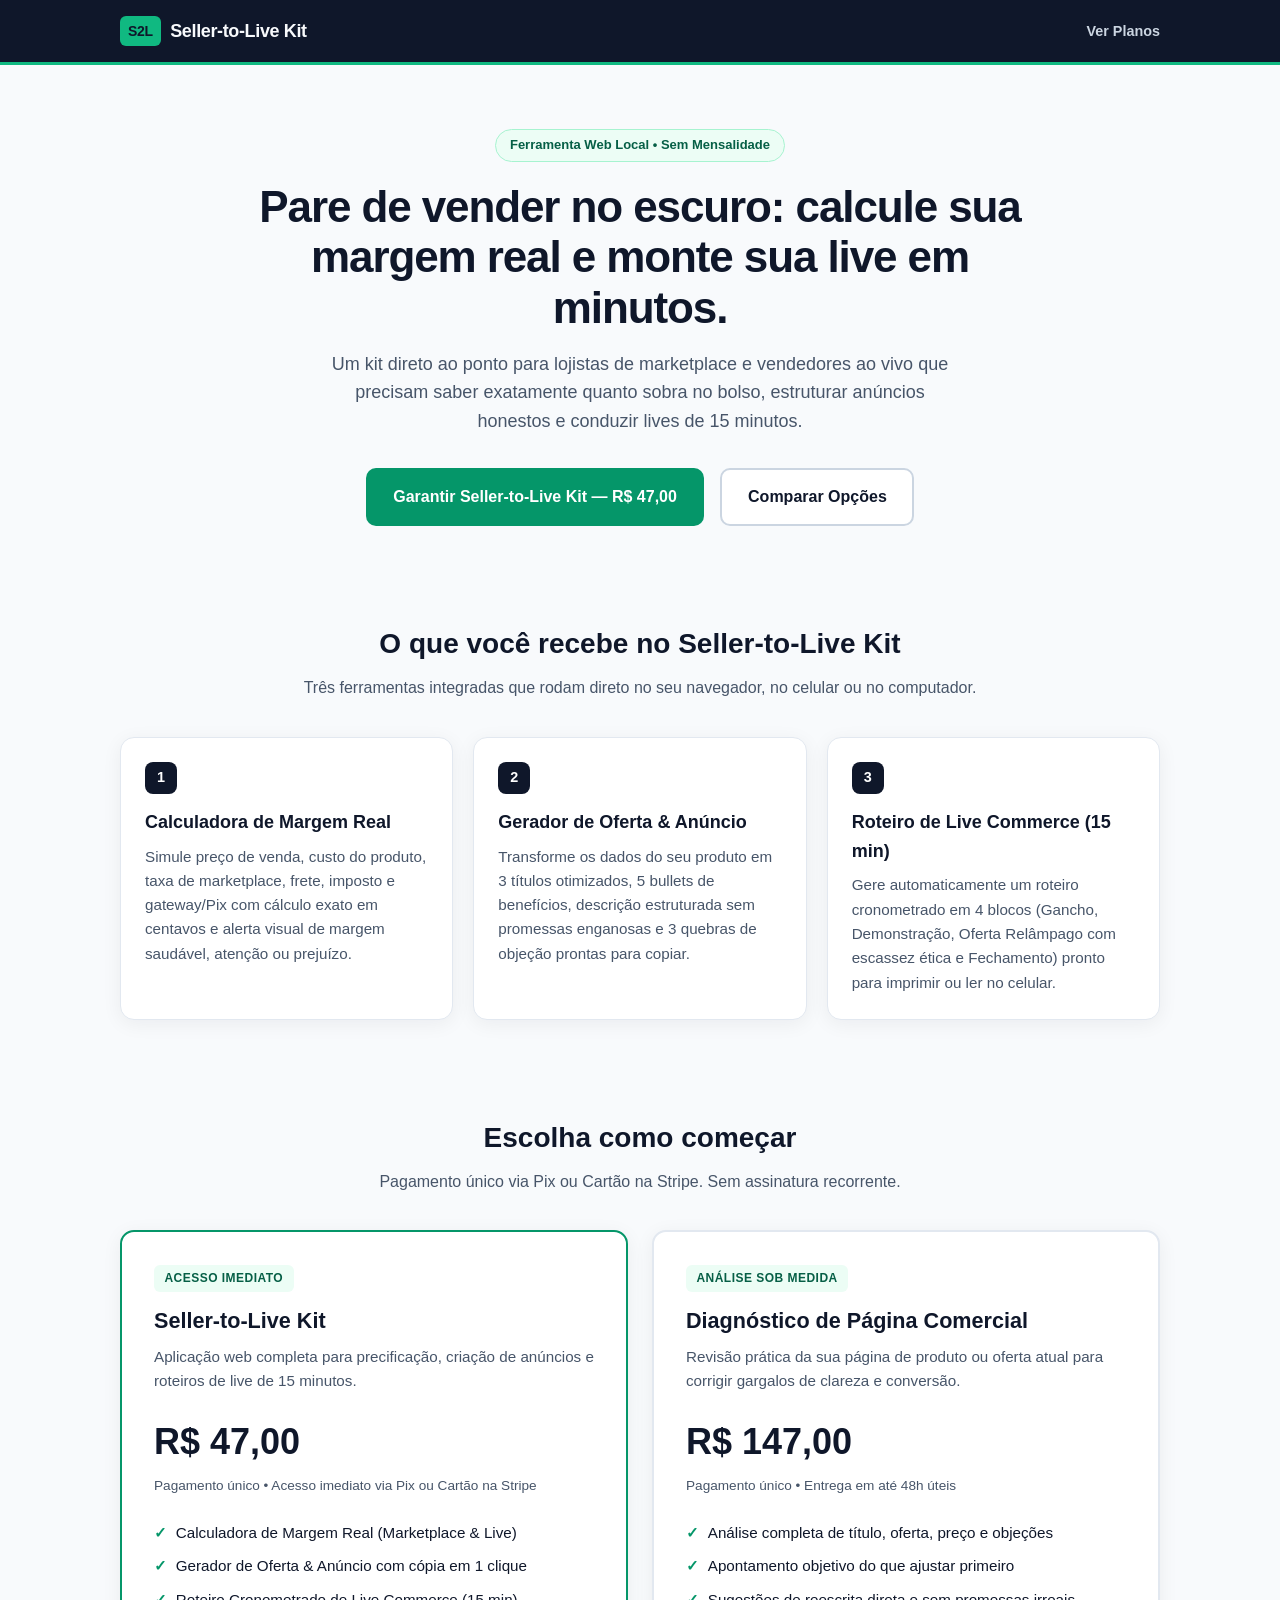
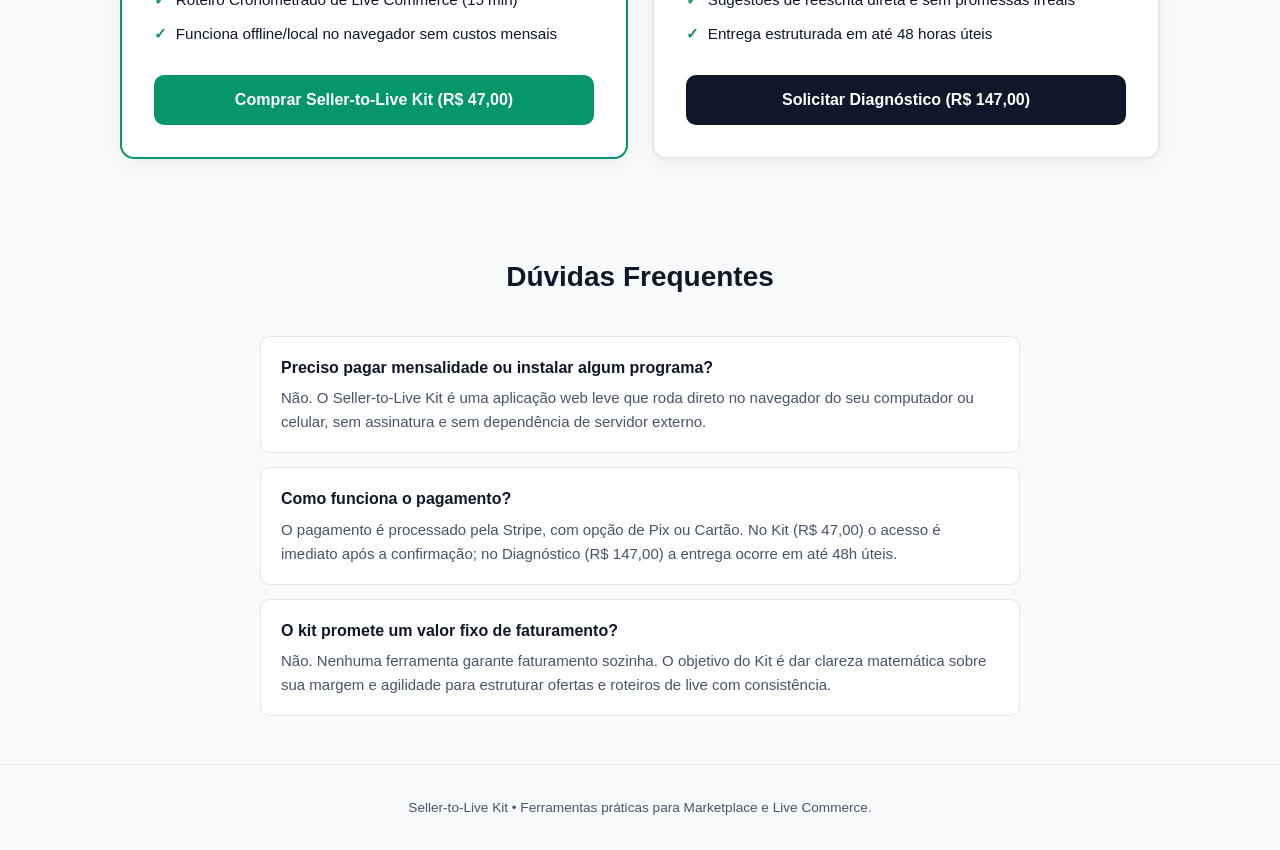
==== index.html @ ec1b9392 "Deploy Seller-to-Live Kit and sales page" ====
<!DOCTYPE html>
<html lang="pt-BR">
<head>
  <meta charset="UTF-8" />
  <meta name="viewport" content="width=device-width, initial-scale=1.0" />
  <title>Seller-to-Live Kit — Precifique com Lucro e Venda ao Vivo em 15 Minutos</title>
  <style>
    :root {
      --bg: #f8fafc;
      --surface: #ffffff;
      --ink: #0f172a;
      --muted: #475569;
      --border: #e2e8f0;
      --accent: #059669;
      --accent-hover: #047857;
      --accent-soft: #ecfdf5;
      --dark: #0f172a;
      --radius: 14px;
      --shadow: 0 4px 20px rgba(15, 23, 42, 0.06);
    }

    *, *::before, *::after {
      box-sizing: border-box;
    }

    body {
      margin: 0;
      font-family: -apple-system, BlinkMacSystemFont, "Segoe UI", Roboto, Inter, Helvetica, Arial, sans-serif;
      background: var(--bg);
      color: var(--ink);
      line-height: 1.6;
      -webkit-font-smoothing: antialiased;
    }

    .container {
      width: 100%;
      max-width: 1080px;
      margin: 0 auto;
      padding: 0 1.25rem;
    }

    /* Nav */
    .topbar {
      background: var(--dark);
      color: #f8fafc;
      padding: 1rem 0;
      border-bottom: 3px solid #10b981;
    }

    .topbar-inner {
      display: flex;
      align-items: center;
      justify-content: space-between;
      gap: 1rem;
    }

    .logo {
      font-weight: 800;
      font-size: 1.125rem;
      letter-spacing: -0.02em;
      display: flex;
      align-items: center;
      gap: 0.6rem;
    }

    .logo-mark {
      background: #10b981;
      color: #0f172a;
      padding: 0.25rem 0.5rem;
      border-radius: 6px;
      font-size: 0.875rem;
    }

    .nav-link {
      color: #cbd5e1;
      text-decoration: none;
      font-size: 0.9rem;
      font-weight: 600;
    }

    .nav-link:hover {
      color: #ffffff;
    }

    /* Hero */
    .hero {
      padding: 4rem 0 3rem;
      text-align: center;
    }

    .eyebrow {
      display: inline-block;
      background: var(--accent-soft);
      color: #065f46;
      border: 1px solid #a7f3d0;
      font-size: 0.8125rem;
      font-weight: 700;
      padding: 0.3rem 0.85rem;
      border-radius: 999px;
      margin-bottom: 1.25rem;
    }

    .hero h1 {
      margin: 0 auto 1rem;
      max-width: 780px;
      font-size: clamp(1.85rem, 4vw, 2.75rem);
      font-weight: 800;
      line-height: 1.15;
      letter-spacing: -0.025em;
    }

    .hero p {
      margin: 0 auto 2rem;
      max-width: 640px;
      font-size: 1.125rem;
      color: var(--muted);
    }

    .hero-cta-group {
      display: flex;
      justify-content: center;
      gap: 1rem;
      flex-wrap: wrap;
    }

    /* Buttons */
    .btn {
      display: inline-flex;
      align-items: center;
      justify-content: center;
      font-family: inherit;
      font-weight: 700;
      font-size: 1rem;
      padding: 0.9rem 1.6rem;
      border-radius: 10px;
      border: 2px solid transparent;
      cursor: pointer;
      text-decoration: none;
      transition: background-color 0.15s ease, transform 0.1s ease;
    }

    .btn:active {
      transform: translateY(1px);
    }

    .btn-primary {
      background: var(--accent);
      color: #ffffff;
    }

    .btn-primary:hover {
      background: var(--accent-hover);
    }

    .btn-outline {
      background: var(--surface);
      color: var(--ink);
      border-color: #cbd5e1;
    }

    .btn-outline:hover {
      border-color: var(--ink);
    }

    .btn-dark {
      background: var(--dark);
      color: #ffffff;
    }

    .btn-dark:hover {
      background: #1e293b;
    }

    /* Sections */
    .section {
      padding: 3rem 0;
    }

    .section-title {
      text-align: center;
      margin-bottom: 2.25rem;
    }

    .section-title h2 {
      margin: 0 0 0.5rem;
      font-size: 1.75rem;
      font-weight: 800;
    }

    .section-title p {
      margin: 0;
      color: var(--muted);
    }

    .grid-3 {
      display: grid;
      grid-template-columns: repeat(3, 1fr);
      gap: 1.25rem;
    }

    .feature-card {
      background: var(--surface);
      border: 1px solid var(--border);
      border-radius: var(--radius);
      padding: 1.5rem;
      box-shadow: var(--shadow);
    }

    .feature-num {
      display: inline-flex;
      align-items: center;
      justify-content: center;
      width: 32px;
      height: 32px;
      border-radius: 8px;
      background: var(--dark);
      color: #ffffff;
      font-weight: 800;
      font-size: 0.9rem;
      margin-bottom: 0.875rem;
    }

    .feature-card h3 {
      margin: 0 0 0.5rem;
      font-size: 1.125rem;
    }

    .feature-card p {
      margin: 0;
      color: var(--muted);
      font-size: 0.95rem;
    }

    /* Pricing */
    .pricing-grid {
      display: grid;
      grid-template-columns: repeat(2, 1fr);
      gap: 1.5rem;
      align-items: stretch;
    }

    .price-card {
      background: var(--surface);
      border: 2px solid var(--border);
      border-radius: var(--radius);
      padding: 2rem;
      box-shadow: var(--shadow);
      display: flex;
      flex-direction: column;
      justify-content: space-between;
    }

    .price-card.featured {
      border-color: var(--accent);
      position: relative;
    }

    .price-tag {
      display: inline-block;
      font-size: 0.75rem;
      font-weight: 800;
      text-transform: uppercase;
      letter-spacing: 0.04em;
      color: #065f46;
      background: var(--accent-soft);
      padding: 0.25rem 0.65rem;
      border-radius: 6px;
      margin-bottom: 0.75rem;
    }

    .price-card h3 {
      margin: 0 0 0.35rem;
      font-size: 1.35rem;
    }

    .price-desc {
      margin: 0 0 1.25rem;
      color: var(--muted);
      font-size: 0.95rem;
    }

    .price-value {
      font-size: 2.25rem;
      font-weight: 800;
      margin-bottom: 0.25rem;
    }

    .price-sub {
      font-size: 0.85rem;
      color: var(--muted);
      margin-bottom: 1.5rem;
    }

    .checklist {
      list-style: none;
      padding: 0;
      margin: 0 0 1.75rem;
      display: flex;
      flex-direction: column;
      gap: 0.6rem;
      font-size: 0.95rem;
    }

    .checklist li::before {
      content: "✓";
      color: var(--accent);
      font-weight: 800;
      margin-right: 0.55rem;
    }

    /* FAQ */
    .faq-list {
      max-width: 760px;
      margin: 0 auto;
      display: flex;
      flex-direction: column;
      gap: 0.875rem;
    }

    .faq-item {
      background: var(--surface);
      border: 1px solid var(--border);
      border-radius: 10px;
      padding: 1.125rem 1.25rem;
    }

    .faq-item h3 {
      margin: 0 0 0.35rem;
      font-size: 1rem;
    }

    .faq-item p {
      margin: 0;
      color: var(--muted);
      font-size: 0.9375rem;
    }

    /* Footer */
    footer {
      border-top: 1px solid var(--border);
      padding: 2rem 0;
      text-align: center;
      font-size: 0.85rem;
      color: var(--muted);
    }

    /* Modal */
    .modal-backdrop {
      position: fixed;
      inset: 0;
      background: rgba(15, 23, 42, 0.65);
      display: flex;
      align-items: center;
      justify-content: center;
      padding: 1rem;
      z-index: 1000;
    }

    .modal-backdrop[hidden] {
      display: none;
    }

    .modal-box {
      background: var(--surface);
      border-radius: var(--radius);
      max-width: 520px;
      width: 100%;
      padding: 1.75rem;
      box-shadow: 0 20px 45px rgba(15, 23, 42, 0.25);
    }

    .modal-box h3 {
      margin: 0 0 0.75rem;
      font-size: 1.2rem;
    }

    .modal-box p {
      margin: 0 0 0.9rem;
      font-size: 0.95rem;
      color: var(--muted);
    }

    .modal-code {
      display: block;
      background: #f1f5f9;
      border: 1px solid var(--border);
      border-radius: 8px;
      padding: 0.75rem;
      font-family: ui-monospace, SFMono-Regular, Menlo, Consolas, monospace;
      font-size: 0.85rem;
      color: var(--ink);
      margin-bottom: 1.25rem;
      word-break: break-all;
    }

    @media (max-width: 820px) {
      .grid-3,
      .pricing-grid {
        grid-template-columns: 1fr;
      }
    }
  </style>
</head>
<body>
  <header class="topbar">
    <div class="container topbar-inner">
      <div class="logo">
        <span class="logo-mark">S2L</span>
        <span>Seller-to-Live Kit</span>
      </div>
      <a href="#planos" class="nav-link">Ver Planos</a>
    </div>
  </header>

  <main>
    <section class="hero">
      <div class="container">
        <span class="eyebrow">Ferramenta Web Local &bull; Sem Mensalidade</span>
        <h1>Pare de vender no escuro: calcule sua margem real e monte sua live em minutos.</h1>
        <p>
          Um kit direto ao ponto para lojistas de marketplace e vendedores ao vivo que precisam
          saber exatamente quanto sobra no bolso, estruturar anúncios honestos e conduzir lives de 15 minutos.
        </p>
        <div class="hero-cta-group">
          <button type="button" class="btn btn-primary" data-checkout="kit">
            Garantir Seller-to-Live Kit — R$ 47,00
          </button>
          <a href="#planos" class="btn btn-outline">Comparar Opções</a>
        </div>
      </div>
    </section>

    <section class="section">
      <div class="container">
        <div class="section-title">
          <h2>O que você recebe no Seller-to-Live Kit</h2>
          <p>Três ferramentas integradas que rodam direto no seu navegador, no celular ou no computador.</p>
        </div>

        <div class="grid-3">
          <article class="feature-card">
            <span class="feature-num">1</span>
            <h3>Calculadora de Margem Real</h3>
            <p>
              Simule preço de venda, custo do produto, taxa de marketplace, frete, imposto e gateway/Pix
              com cálculo exato em centavos e alerta visual de margem saudável, atenção ou prejuízo.
            </p>
          </article>

          <article class="feature-card">
            <span class="feature-num">2</span>
            <h3>Gerador de Oferta &amp; Anúncio</h3>
            <p>
              Transforme os dados do seu produto em 3 títulos otimizados, 5 bullets de benefícios,
              descrição estruturada sem promessas enganosas e 3 quebras de objeção prontas para copiar.
            </p>
          </article>

          <article class="feature-card">
            <span class="feature-num">3</span>
            <h3>Roteiro de Live Commerce (15 min)</h3>
            <p>
              Gere automaticamente um roteiro cronometrado em 4 blocos (Gancho, Demonstração,
              Oferta Relâmpago com escassez ética e Fechamento) pronto para imprimir ou ler no celular.
            </p>
          </article>
        </div>
      </div>
    </section>

    <section id="planos" class="section">
      <div class="container">
        <div class="section-title">
          <h2>Escolha como começar</h2>
          <p>Pagamento único via Pix ou Cartão na Stripe. Sem assinatura recorrente.</p>
        </div>

        <div class="pricing-grid">
          <article class="price-card featured">
            <div>
              <span class="price-tag">Acesso Imediato</span>
              <h3>Seller-to-Live Kit</h3>
              <p class="price-desc">
                Aplicação web completa para precificação, criação de anúncios e roteiros de live de 15 minutos.
              </p>
              <div class="price-value">R$ 47,00</div>
              <div class="price-sub">Pagamento único &bull; Acesso imediato via Pix ou Cartão na Stripe</div>
              <ul class="checklist">
                <li>Calculadora de Margem Real (Marketplace &amp; Live)</li>
                <li>Gerador de Oferta &amp; Anúncio com cópia em 1 clique</li>
                <li>Roteiro Cronometrado de Live Commerce (15 min)</li>
                <li>Funciona offline/local no navegador sem custos mensais</li>
              </ul>
            </div>
            <button type="button" class="btn btn-primary" data-checkout="kit">
              Comprar Seller-to-Live Kit (R$ 47,00)
            </button>
          </article>

          <article class="price-card">
            <div>
              <span class="price-tag">Análise Sob Medida</span>
              <h3>Diagnóstico de Página Comercial</h3>
              <p class="price-desc">
                Revisão prática da sua página de produto ou oferta atual para corrigir gargalos de clareza e conversão.
              </p>
              <div class="price-value">R$ 147,00</div>
              <div class="price-sub">Pagamento único &bull; Entrega em até 48h úteis</div>
              <ul class="checklist">
                <li>Análise completa de título, oferta, preço e objeções</li>
                <li>Apontamento objetivo do que ajustar primeiro</li>
                <li>Sugestões de reescrita direta e sem promessas irreais</li>
                <li>Entrega estruturada em até 48 horas úteis</li>
              </ul>
            </div>
            <button type="button" class="btn btn-dark" data-checkout="diagnostico">
              Solicitar Diagnóstico (R$ 147,00)
            </button>
          </article>
        </div>
      </div>
    </section>

    <section class="section">
      <div class="container">
        <div class="section-title">
          <h2>Dúvidas Frequentes</h2>
        </div>
        <div class="faq-list">
          <div class="faq-item">
            <h3>Preciso pagar mensalidade ou instalar algum programa?</h3>
            <p>
              Não. O Seller-to-Live Kit é uma aplicação web leve que roda direto no navegador do seu
              computador ou celular, sem assinatura e sem dependência de servidor externo.
            </p>
          </div>
          <div class="faq-item">
            <h3>Como funciona o pagamento?</h3>
            <p>
              O pagamento é processado pela Stripe, com opção de Pix ou Cartão. No Kit (R$ 47,00) o
              acesso é imediato após a confirmação; no Diagnóstico (R$ 147,00) a entrega ocorre em até 48h úteis.
            </p>
          </div>
          <div class="faq-item">
            <h3>O kit promete um valor fixo de faturamento?</h3>
            <p>
              Não. Nenhuma ferramenta garante faturamento sozinha. O objetivo do Kit é dar clareza matemática
              sobre sua margem e agilidade para estruturar ofertas e roteiros de live com consistência.
            </p>
          </div>
        </div>
      </div>
    </section>
  </main>

  <footer>
    <div class="container">
      Seller-to-Live Kit &bull; Ferramentas práticas para Marketplace e Live Commerce.
    </div>
  </footer>

  <!-- Modal de Configuração Pendente da Stripe -->
  <div id="stripe-modal" class="modal-backdrop" role="dialog" aria-modal="true" aria-labelledby="modal-title" hidden>
    <div class="modal-box">
      <h3 id="modal-title">Payment Link da Stripe pendente de configuração</h3>
      <p id="modal-desc"></p>
      <code id="modal-var" class="modal-code"></code>
      <button type="button" id="btn-close-modal" class="btn btn-dark">Entendi</button>
    </div>
  </div>

  <script>
    // =========================================================================
    // CONFIGURAÇÃO DE CHECKOUT STRIPE (Conta: acct_1UQjP91uWK9EdHCx)
    // Cole abaixo os Payment Links gerados no painel da Stripe:
    // =========================================================================
    const STRIPE_PAYMENT_LINK_KIT = "https://buy.stripe.com/00w9AL23s7HZ8Bu49r83C04";
    const STRIPE_PAYMENT_LINK_DIAGNOSTICO = "https://buy.stripe.com/aFadR14bAgevg3W7lD83C03";

    (() => {
      "use strict";

      const PLACEHOLDER = "#PENDENTE_PAYMENT_LINK_STRIPE_MEGATIPS";
      const STRIPE_ACCOUNT_ID = "acct_1UQjP91uWK9EdHCx";

      const modal = document.getElementById("stripe-modal");
      const modalDesc = document.getElementById("modal-desc");
      const modalVar = document.getElementById("modal-var");
      const closeBtn = document.getElementById("btn-close-modal");

      function openConfigModal(varName, productLabel) {
        modalDesc.textContent =
          `O link de pagamento para "${productLabel}" ainda está com o placeholder padrão. ` +
          `Para ativar o checkout, gere o Payment Link na conta Stripe (${STRIPE_ACCOUNT_ID}) e cole a URL na constante abaixo no arquivo site/index.html:`;
        modalVar.textContent = `const ${varName} = "https://buy.stripe.com/...";`;
        modal.hidden = false;
        closeBtn.focus();
      }

      function closeModal() {
        modal.hidden = true;
      }

      closeBtn.addEventListener("click", closeModal);
      modal.addEventListener("click", (event) => {
        if (event.target === modal) closeModal();
      });
      document.addEventListener("keydown", (event) => {
        if (event.key === "Escape" && !modal.hidden) closeModal();
      });

      document.querySelectorAll("[data-checkout]").forEach((btn) => {
        btn.addEventListener("click", () => {
          const target = btn.dataset.checkout;
          if (target === "kit") {
            if (!STRIPE_PAYMENT_LINK_KIT || STRIPE_PAYMENT_LINK_KIT === PLACEHOLDER) {
              openConfigModal("STRIPE_PAYMENT_LINK_KIT", "Seller-to-Live Kit (R$ 47,00)");
              return;
            }
            window.location.href = STRIPE_PAYMENT_LINK_KIT;
          } else if (target === "diagnostico") {
            if (!STRIPE_PAYMENT_LINK_DIAGNOSTICO || STRIPE_PAYMENT_LINK_DIAGNOSTICO === PLACEHOLDER) {
              openConfigModal("STRIPE_PAYMENT_LINK_DIAGNOSTICO", "Diagnóstico de Página Comercial (R$ 147,00)");
              return;
            }
            window.location.href = STRIPE_PAYMENT_LINK_DIAGNOSTICO;
          }
        });
      });
    })();
  </script>
</body>
</html>
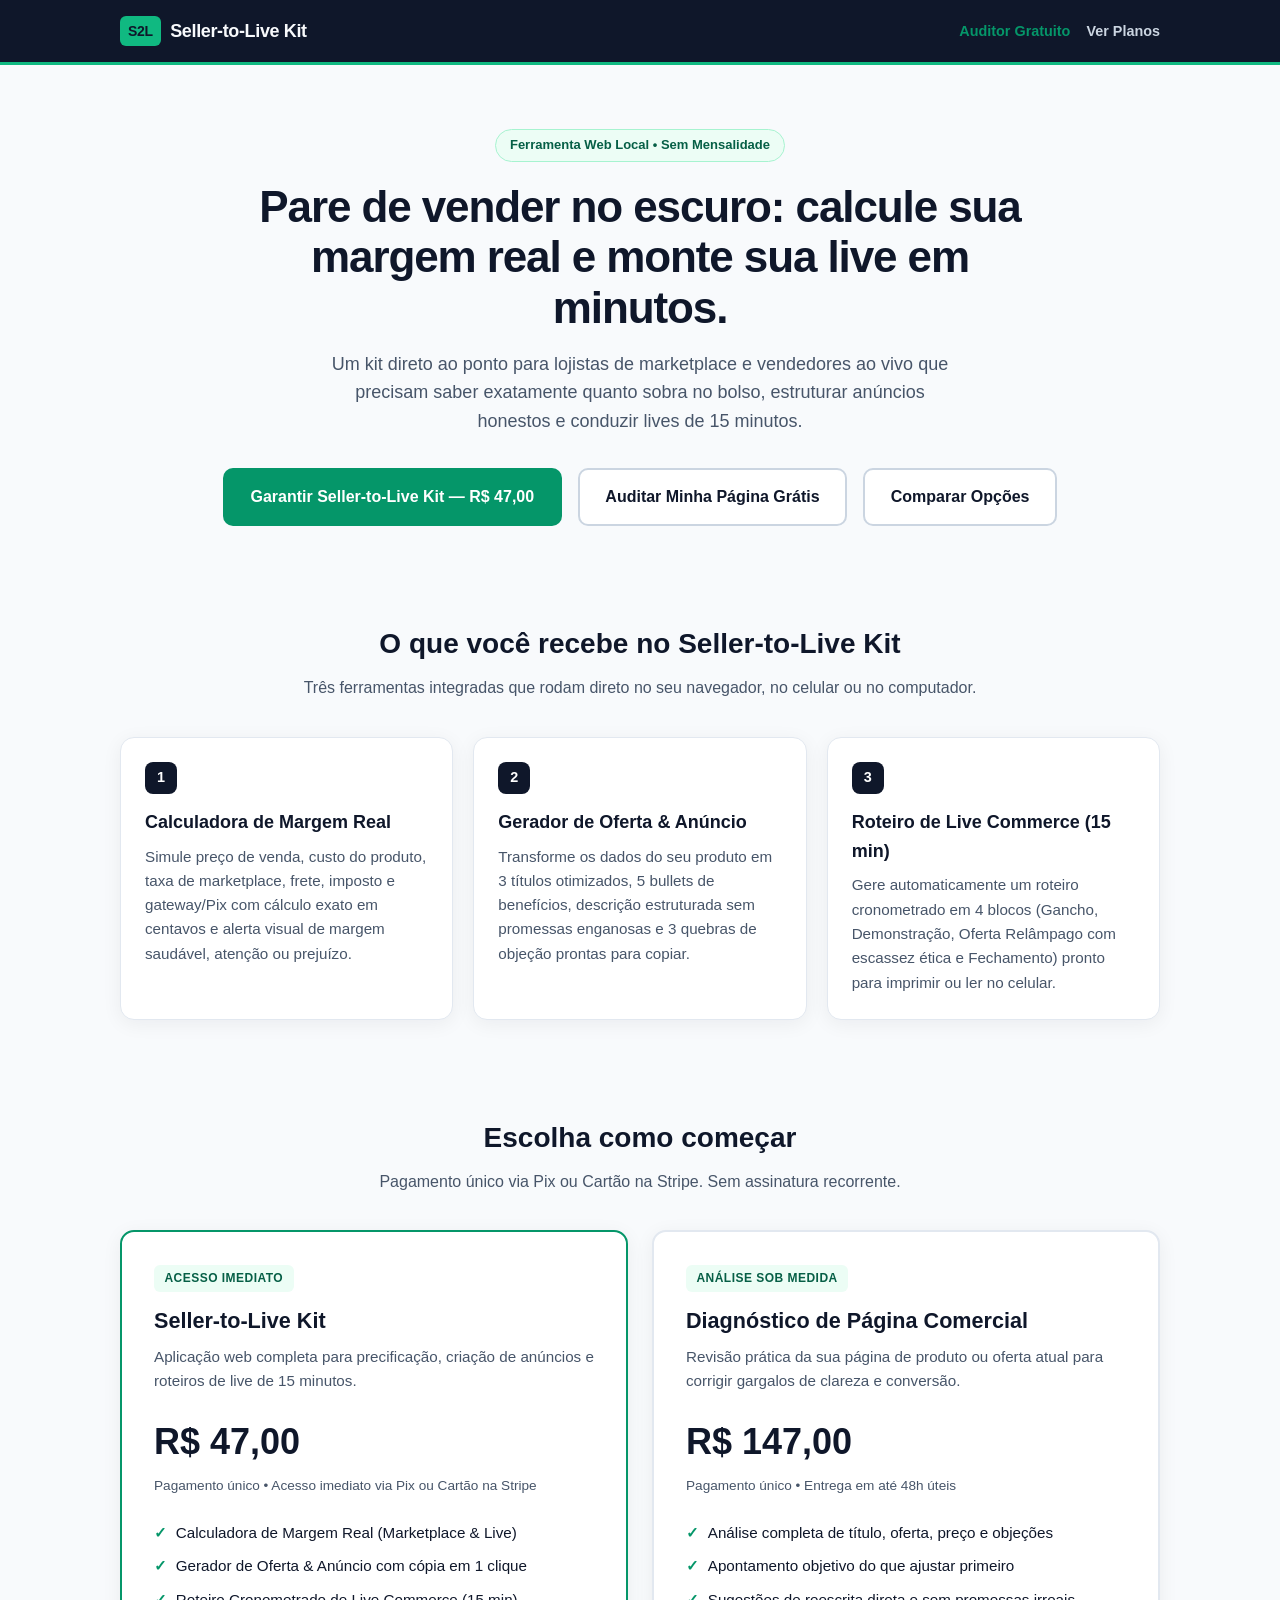
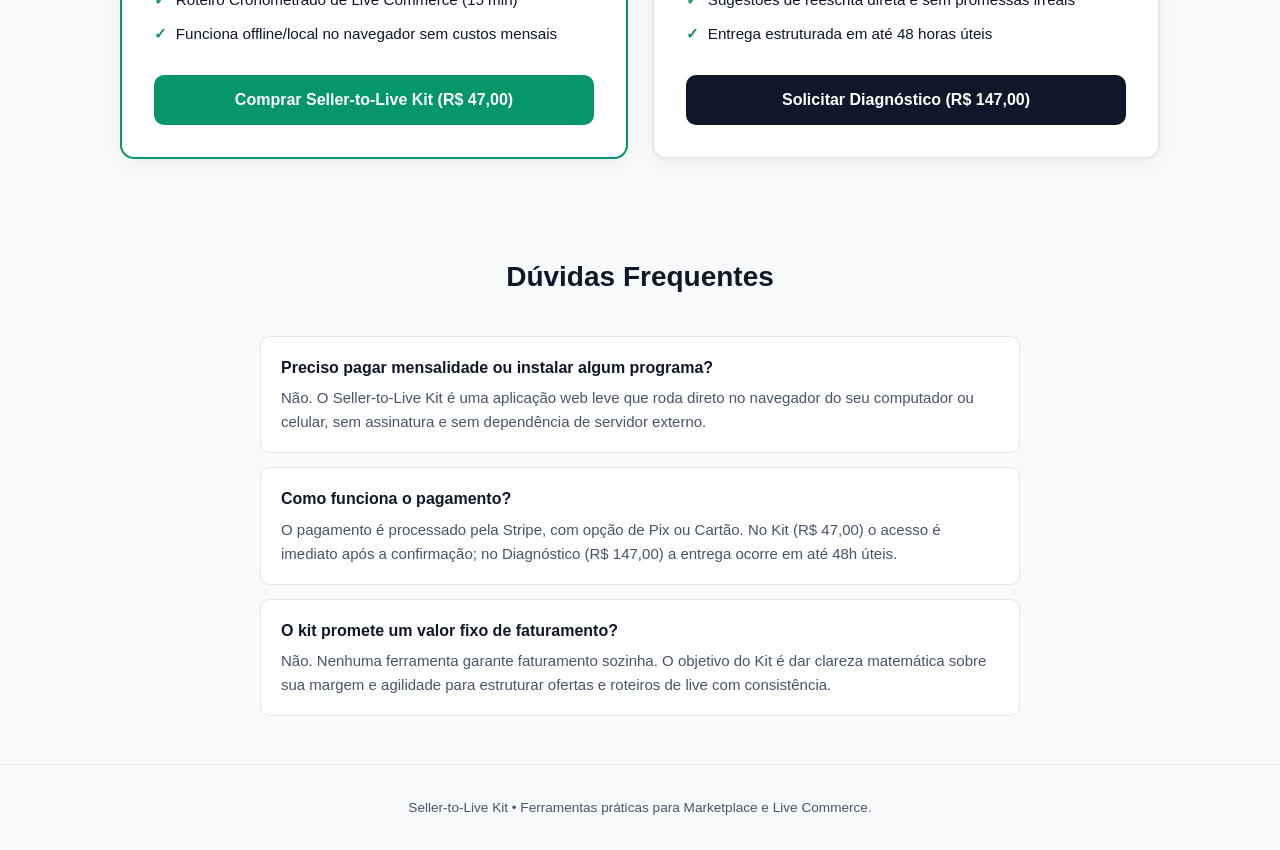
==== commit 311a583e: "feat(cro): corrige meta description/title detectados pelo proprio Auditor e conecta /auditor/ nas vi" ====
--- a/index.html
+++ b/index.html
@@ -3,7 +3,8 @@
 <head>
   <meta charset="UTF-8" />
   <meta name="viewport" content="width=device-width, initial-scale=1.0" />
-  <title>Seller-to-Live Kit — Precifique com Lucro e Venda ao Vivo em 15 Minutos</title>
+  <title>Seller-to-Live — Diagnóstico de Página, Kit e Margem Real</title>
+  <meta name="description" content="Audite sua página comercial gratuitamente, calcule sua margem líquida real e receba diagnóstico técnico em 48h úteis com pagamento único via Pix ou Cartão." />
   <style>
     :root {
       --bg: #f8fafc;
@@ -408,7 +409,10 @@
         <span class="logo-mark">S2L</span>
         <span>Seller-to-Live Kit</span>
       </div>
-      <a href="#planos" class="nav-link">Ver Planos</a>
+      <div style="display:flex;gap:1rem;align-items:center;">
+        <a href="./auditor/" class="nav-link" style="color:var(--accent);font-weight:700;">Auditor Gratuito</a>
+        <a href="#planos" class="nav-link">Ver Planos</a>
+      </div>
     </div>
   </header>
 
@@ -425,6 +429,7 @@
           <button type="button" class="btn btn-primary" data-checkout="kit">
             Garantir Seller-to-Live Kit — R$ 47,00
           </button>
+          <a href="./auditor/" class="btn btn-outline">Auditar Minha Página Grátis</a>
           <a href="#planos" class="btn btn-outline">Comparar Opções</a>
         </div>
       </div>
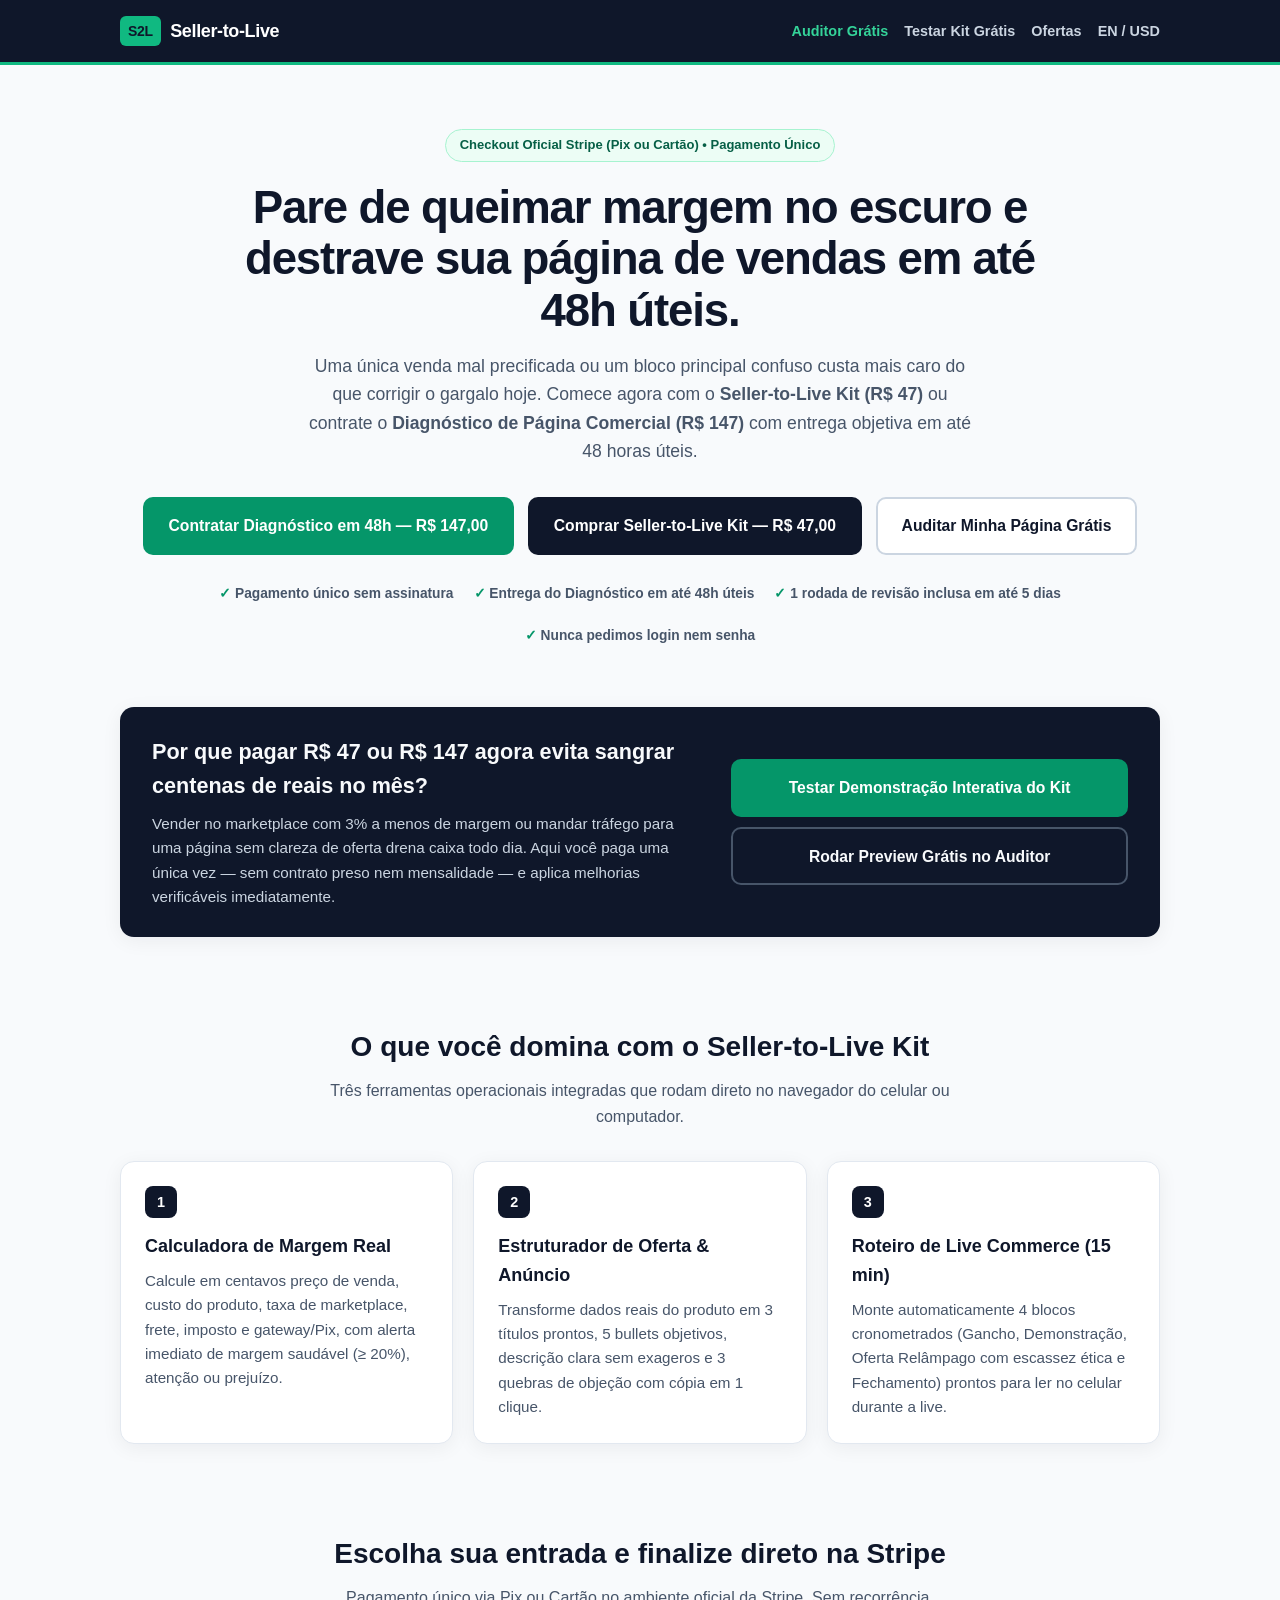
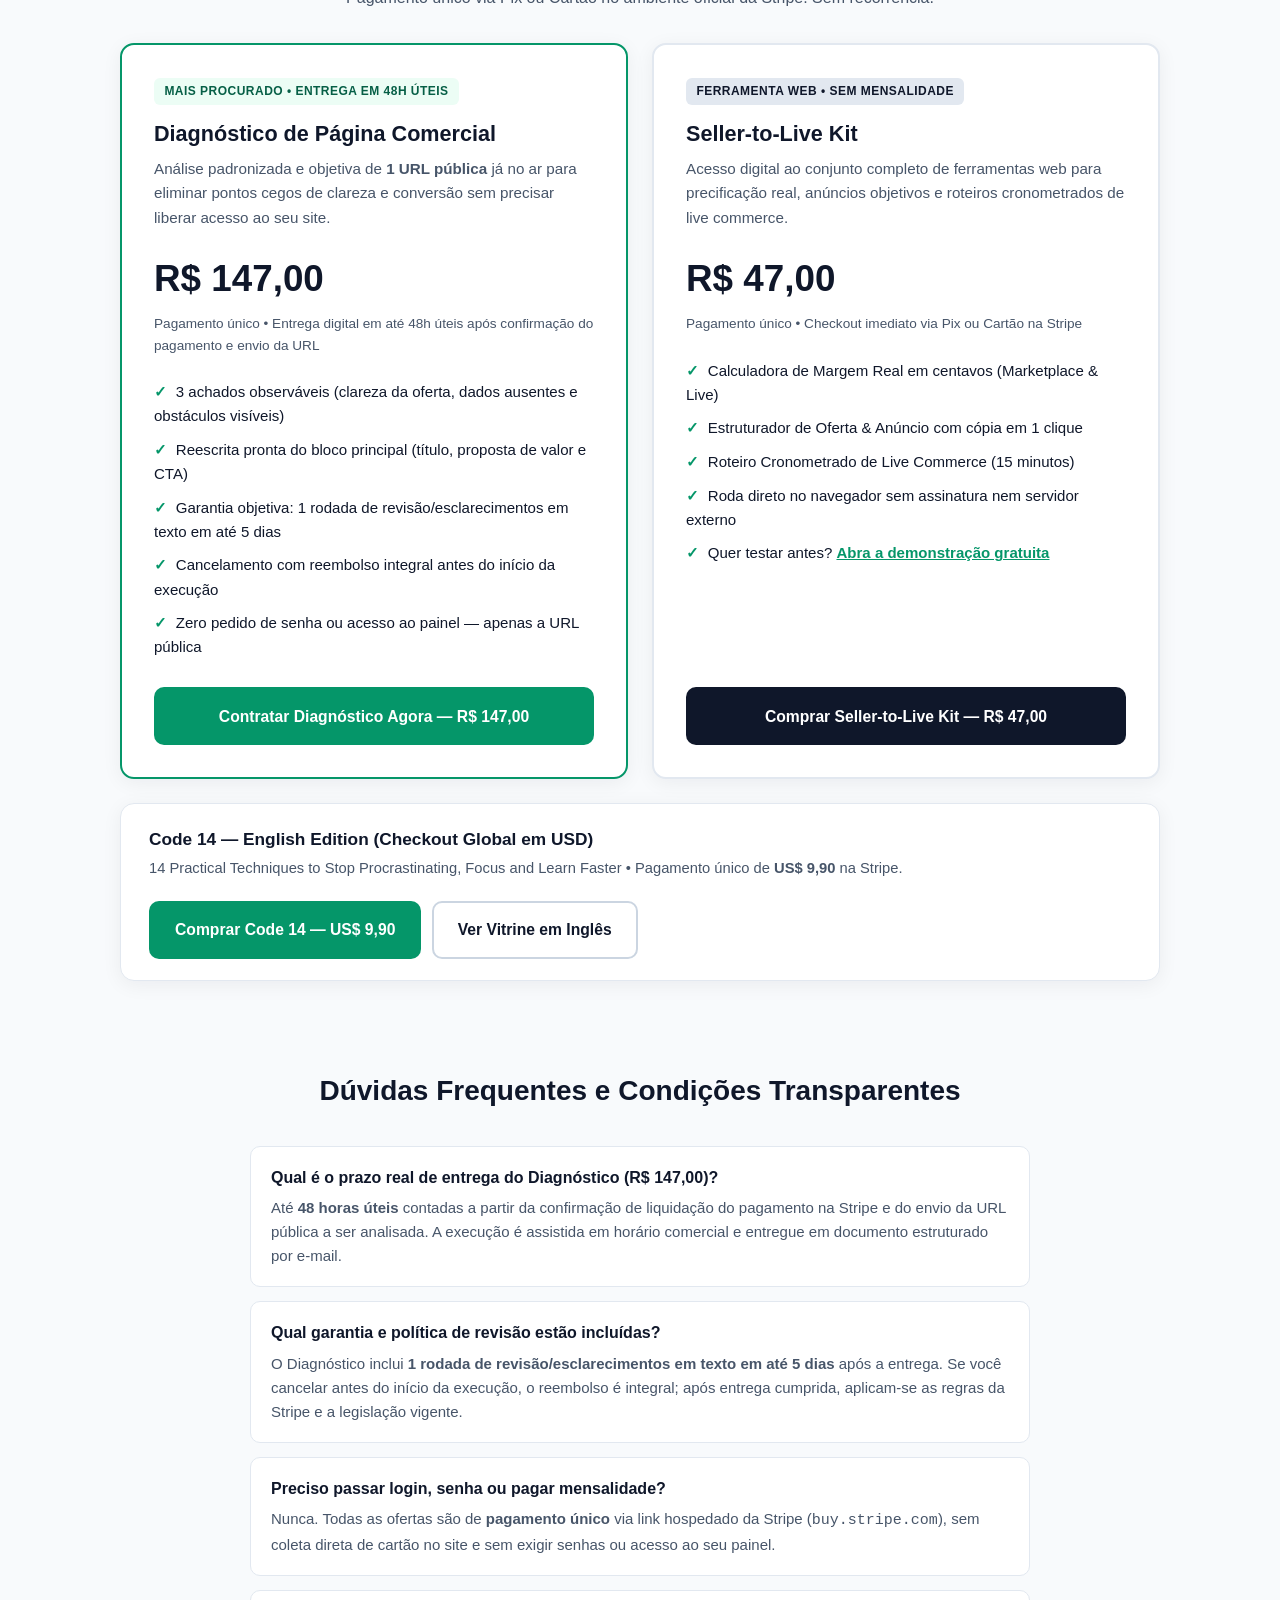
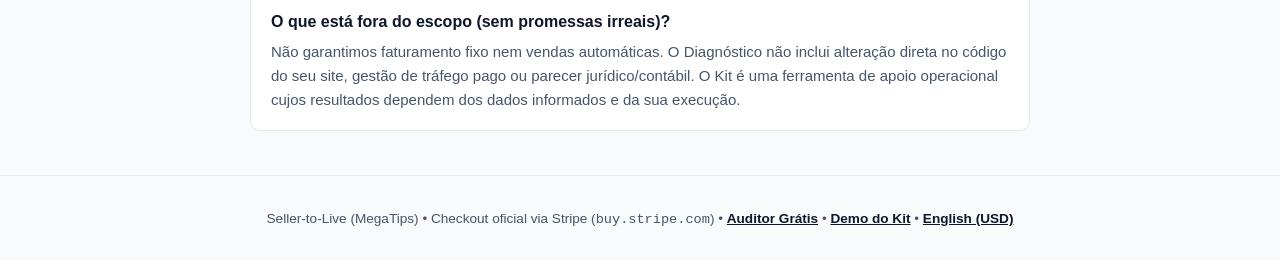
==== commit db59b21b: "feat(cro): estanca vazamento em /kit/ com CTAs Stripe, reforca copy comercial e fallback nas vitrine" ====
--- a/index.html
+++ b/index.html
@@ -3,8 +3,8 @@
 <head>
   <meta charset="UTF-8" />
   <meta name="viewport" content="width=device-width, initial-scale=1.0" />
-  <title>Seller-to-Live — Diagnóstico de Página, Kit e Margem Real</title>
-  <meta name="description" content="Audite sua página comercial gratuitamente, calcule sua margem líquida real e receba diagnóstico técnico em 48h úteis com pagamento único via Pix ou Cartão." />
+  <title>Seller-to-Live — Diagnóstico de Página em 48h &amp; Kit de Margem Real</title>
+  <meta name="description" content="Pare de perder vendas por margem errada ou página confusa: Diagnóstico de Página Comercial em até 48h úteis (R$ 147) e Seller-to-Live Kit sem mensalidade (R$ 47). Checkout oficial Stripe." />
   <style>
     :root {
       --bg: #f8fafc;
@@ -46,6 +46,9 @@
       color: #f8fafc;
       padding: 1rem 0;
       border-bottom: 3px solid #10b981;
+      position: sticky;
+      top: 0;
+      z-index: 20;
     }
 
     .topbar-inner {
@@ -53,6 +56,7 @@
       align-items: center;
       justify-content: space-between;
       gap: 1rem;
+      flex-wrap: wrap;
     }
 
     .logo {
@@ -62,6 +66,8 @@
       display: flex;
       align-items: center;
       gap: 0.6rem;
+      color: #ffffff;
+      text-decoration: none;
     }
 
     .logo-mark {
@@ -72,6 +78,13 @@
       font-size: 0.875rem;
     }
 
+    .nav-links {
+      display: flex;
+      gap: 1rem;
+      align-items: center;
+      flex-wrap: wrap;
+    }
+
     .nav-link {
       color: #cbd5e1;
       text-decoration: none;
@@ -83,9 +96,14 @@
       color: #ffffff;
     }
 
+    .nav-link-accent {
+      color: #34d399;
+      font-weight: 700;
+    }
+
     /* Hero */
     .hero {
-      padding: 4rem 0 3rem;
+      padding: 4rem 0 2.75rem;
       text-align: center;
     }
 
@@ -103,25 +121,43 @@
 
     .hero h1 {
       margin: 0 auto 1rem;
-      max-width: 780px;
-      font-size: clamp(1.85rem, 4vw, 2.75rem);
-      font-weight: 800;
-      line-height: 1.15;
+      max-width: 820px;
+      font-size: clamp(1.9rem, 4.2vw, 2.85rem);
+      font-weight: 800;
+      line-height: 1.13;
       letter-spacing: -0.025em;
     }
 
     .hero p {
       margin: 0 auto 2rem;
-      max-width: 640px;
-      font-size: 1.125rem;
+      max-width: 680px;
+      font-size: 1.1rem;
       color: var(--muted);
     }
 
     .hero-cta-group {
       display: flex;
       justify-content: center;
-      gap: 1rem;
+      gap: 0.85rem;
       flex-wrap: wrap;
+    }
+
+    .trust-strip {
+      margin: 1.75rem auto 0;
+      max-width: 860px;
+      display: flex;
+      justify-content: center;
+      gap: 1.25rem;
+      flex-wrap: wrap;
+      font-size: 0.86rem;
+      font-weight: 600;
+      color: var(--muted);
+    }
+
+    .trust-strip span::before {
+      content: "✓ ";
+      color: var(--accent);
+      font-weight: 800;
     }
 
     /* Buttons */
@@ -131,13 +167,13 @@
       justify-content: center;
       font-family: inherit;
       font-weight: 700;
-      font-size: 1rem;
-      padding: 0.9rem 1.6rem;
+      font-size: 0.98rem;
+      padding: 0.9rem 1.5rem;
       border-radius: 10px;
       border: 2px solid transparent;
       cursor: pointer;
       text-decoration: none;
-      transition: background-color 0.15s ease, transform 0.1s ease;
+      transition: background-color 0.15s ease, border-color 0.15s ease, transform 0.1s ease;
     }
 
     .btn:active {
@@ -174,12 +210,12 @@
 
     /* Sections */
     .section {
-      padding: 3rem 0;
+      padding: 2.75rem 0;
     }
 
     .section-title {
       text-align: center;
-      margin-bottom: 2.25rem;
+      margin-bottom: 2rem;
     }
 
     .section-title h2 {
@@ -189,8 +225,38 @@
     }
 
     .section-title p {
+      margin: 0 auto;
+      max-width: 660px;
+      color: var(--muted);
+    }
+
+    .anchor-banner {
+      background: var(--dark);
+      color: #f8fafc;
+      border-radius: var(--radius);
+      padding: 1.75rem 2rem;
+      display: grid;
+      grid-template-columns: 1.4fr 1fr;
+      gap: 1.5rem;
+      align-items: center;
+      box-shadow: var(--shadow);
+    }
+
+    .anchor-banner h2 {
+      margin: 0 0 0.5rem;
+      font-size: 1.35rem;
+    }
+
+    .anchor-banner p {
       margin: 0;
-      color: var(--muted);
+      color: #cbd5e1;
+      font-size: 0.95rem;
+    }
+
+    .anchor-actions {
+      display: flex;
+      flex-direction: column;
+      gap: 0.65rem;
     }
 
     .grid-3 {
@@ -269,6 +335,11 @@
       margin-bottom: 0.75rem;
     }
 
+    .price-tag-dark {
+      background: #e2e8f0;
+      color: var(--dark);
+    }
+
     .price-card h3 {
       margin: 0 0 0.35rem;
       font-size: 1.35rem;
@@ -281,7 +352,7 @@
     }
 
     .price-value {
-      font-size: 2.25rem;
+      font-size: 2.3rem;
       font-weight: 800;
       margin-bottom: 0.25rem;
     }
@@ -299,7 +370,7 @@
       display: flex;
       flex-direction: column;
       gap: 0.6rem;
-      font-size: 0.95rem;
+      font-size: 0.94rem;
     }
 
     .checklist li::before {
@@ -309,9 +380,34 @@
       margin-right: 0.55rem;
     }
 
+    .global-strip {
+      margin-top: 1.5rem;
+      background: var(--surface);
+      border: 1px solid var(--border);
+      border-radius: var(--radius);
+      padding: 1.35rem 1.75rem;
+      display: flex;
+      align-items: center;
+      justify-content: space-between;
+      gap: 1.25rem;
+      flex-wrap: wrap;
+      box-shadow: var(--shadow);
+    }
+
+    .global-strip h3 {
+      margin: 0 0 0.25rem;
+      font-size: 1.08rem;
+    }
+
+    .global-strip p {
+      margin: 0;
+      color: var(--muted);
+      font-size: 0.92rem;
+    }
+
     /* FAQ */
     .faq-list {
-      max-width: 760px;
+      max-width: 780px;
       margin: 0 auto;
       display: flex;
       flex-direction: column;
@@ -345,58 +441,15 @@
       color: var(--muted);
     }
 
-    /* Modal */
-    .modal-backdrop {
-      position: fixed;
-      inset: 0;
-      background: rgba(15, 23, 42, 0.65);
-      display: flex;
-      align-items: center;
-      justify-content: center;
-      padding: 1rem;
-      z-index: 1000;
-    }
-
-    .modal-backdrop[hidden] {
-      display: none;
-    }
-
-    .modal-box {
-      background: var(--surface);
-      border-radius: var(--radius);
-      max-width: 520px;
-      width: 100%;
-      padding: 1.75rem;
-      box-shadow: 0 20px 45px rgba(15, 23, 42, 0.25);
-    }
-
-    .modal-box h3 {
-      margin: 0 0 0.75rem;
-      font-size: 1.2rem;
-    }
-
-    .modal-box p {
-      margin: 0 0 0.9rem;
-      font-size: 0.95rem;
-      color: var(--muted);
-    }
-
-    .modal-code {
-      display: block;
-      background: #f1f5f9;
-      border: 1px solid var(--border);
-      border-radius: 8px;
-      padding: 0.75rem;
-      font-family: ui-monospace, SFMono-Regular, Menlo, Consolas, monospace;
-      font-size: 0.85rem;
+    footer a {
       color: var(--ink);
-      margin-bottom: 1.25rem;
-      word-break: break-all;
+      font-weight: 600;
     }
 
     @media (max-width: 820px) {
       .grid-3,
-      .pricing-grid {
+      .pricing-grid,
+      .anchor-banner {
         grid-template-columns: 1fr;
       }
     }
@@ -405,32 +458,70 @@
 <body>
   <header class="topbar">
     <div class="container topbar-inner">
-      <div class="logo">
+      <a href="./" class="logo">
         <span class="logo-mark">S2L</span>
-        <span>Seller-to-Live Kit</span>
-      </div>
-      <div style="display:flex;gap:1rem;align-items:center;">
-        <a href="./auditor/" class="nav-link" style="color:var(--accent);font-weight:700;">Auditor Gratuito</a>
-        <a href="#planos" class="nav-link">Ver Planos</a>
-      </div>
+        <span>Seller-to-Live</span>
+      </a>
+      <nav class="nav-links" aria-label="Navegação principal">
+        <a href="./auditor/" class="nav-link nav-link-accent">Auditor Grátis</a>
+        <a href="./kit/" class="nav-link">Testar Kit Grátis</a>
+        <a href="#planos" class="nav-link">Ofertas</a>
+        <a href="./en/" class="nav-link">EN / USD</a>
+      </nav>
     </div>
   </header>
 
   <main>
     <section class="hero">
       <div class="container">
-        <span class="eyebrow">Ferramenta Web Local &bull; Sem Mensalidade</span>
-        <h1>Pare de vender no escuro: calcule sua margem real e monte sua live em minutos.</h1>
+        <span class="eyebrow">Checkout Oficial Stripe (Pix ou Cartão) &bull; Pagamento Único</span>
+        <h1>Pare de queimar margem no escuro e destrave sua página de vendas em até 48h úteis.</h1>
         <p>
-          Um kit direto ao ponto para lojistas de marketplace e vendedores ao vivo que precisam
-          saber exatamente quanto sobra no bolso, estruturar anúncios honestos e conduzir lives de 15 minutos.
+          Uma única venda mal precificada ou um bloco principal confuso custa mais caro do que corrigir o gargalo hoje.
+          Comece agora com o <strong>Seller-to-Live Kit (R$ 47)</strong> ou contrate o <strong>Diagnóstico de Página Comercial (R$ 147)</strong> com entrega objetiva em até 48 horas úteis.
         </p>
         <div class="hero-cta-group">
-          <button type="button" class="btn btn-primary" data-checkout="kit">
-            Garantir Seller-to-Live Kit — R$ 47,00
-          </button>
+          <a
+            href="https://buy.stripe.com/aFadR14bAgevg3W7lD83C03"
+            target="_blank"
+            rel="noopener noreferrer"
+            class="btn btn-primary"
+          >
+            Contratar Diagnóstico em 48h — R$ 147,00
+          </a>
+          <a
+            href="https://buy.stripe.com/00w9AL23s7HZ8Bu49r83C04"
+            target="_blank"
+            rel="noopener noreferrer"
+            class="btn btn-dark"
+          >
+            Comprar Seller-to-Live Kit — R$ 47,00
+          </a>
           <a href="./auditor/" class="btn btn-outline">Auditar Minha Página Grátis</a>
-          <a href="#planos" class="btn btn-outline">Comparar Opções</a>
+        </div>
+        <div class="trust-strip">
+          <span>Pagamento único sem assinatura</span>
+          <span>Entrega do Diagnóstico em até 48h úteis</span>
+          <span>1 rodada de revisão inclusa em até 5 dias</span>
+          <span>Nunca pedimos login nem senha</span>
+        </div>
+      </div>
+    </section>
+
+    <section class="section" style="padding-top: 1rem;">
+      <div class="container">
+        <div class="anchor-banner">
+          <div>
+            <h2>Por que pagar R$ 47 ou R$ 147 agora evita sangrar centenas de reais no mês?</h2>
+            <p>
+              Vender no marketplace com 3% a menos de margem ou mandar tráfego para uma página sem clareza de oferta drena caixa todo dia.
+              Aqui você paga uma única vez — sem contrato preso nem mensalidade — e aplica melhorias verificáveis imediatamente.
+            </p>
+          </div>
+          <div class="anchor-actions">
+            <a href="./kit/" class="btn btn-primary">Testar Demonstração Interativa do Kit</a>
+            <a href="./auditor/" class="btn btn-outline" style="background:transparent;color:#f8fafc;border-color:#475569;">Rodar Preview Grátis no Auditor</a>
+          </div>
         </div>
       </div>
     </section>
@@ -438,8 +529,8 @@
     <section class="section">
       <div class="container">
         <div class="section-title">
-          <h2>O que você recebe no Seller-to-Live Kit</h2>
-          <p>Três ferramentas integradas que rodam direto no seu navegador, no celular ou no computador.</p>
+          <h2>O que você domina com o Seller-to-Live Kit</h2>
+          <p>Três ferramentas operacionais integradas que rodam direto no navegador do celular ou computador.</p>
         </div>
 
         <div class="grid-3">
@@ -447,17 +538,17 @@
             <span class="feature-num">1</span>
             <h3>Calculadora de Margem Real</h3>
             <p>
-              Simule preço de venda, custo do produto, taxa de marketplace, frete, imposto e gateway/Pix
-              com cálculo exato em centavos e alerta visual de margem saudável, atenção ou prejuízo.
+              Calcule em centavos preço de venda, custo do produto, taxa de marketplace, frete, imposto e gateway/Pix,
+              com alerta imediato de margem saudável (&ge; 20%), atenção ou prejuízo.
             </p>
           </article>
 
           <article class="feature-card">
             <span class="feature-num">2</span>
-            <h3>Gerador de Oferta &amp; Anúncio</h3>
-            <p>
-              Transforme os dados do seu produto em 3 títulos otimizados, 5 bullets de benefícios,
-              descrição estruturada sem promessas enganosas e 3 quebras de objeção prontas para copiar.
+            <h3>Estruturador de Oferta &amp; Anúncio</h3>
+            <p>
+              Transforme dados reais do produto em 3 títulos prontos, 5 bullets objetivos, descrição clara sem exageros
+              e 3 quebras de objeção com cópia em 1 clique.
             </p>
           </article>
 
@@ -465,8 +556,8 @@
             <span class="feature-num">3</span>
             <h3>Roteiro de Live Commerce (15 min)</h3>
             <p>
-              Gere automaticamente um roteiro cronometrado em 4 blocos (Gancho, Demonstração,
-              Oferta Relâmpago com escassez ética e Fechamento) pronto para imprimir ou ler no celular.
+              Monte automaticamente 4 blocos cronometrados (Gancho, Demonstração, Oferta Relâmpago com escassez ética
+              e Fechamento) prontos para ler no celular durante a live.
             </p>
           </article>
         </div>
@@ -476,52 +567,82 @@
     <section id="planos" class="section">
       <div class="container">
         <div class="section-title">
-          <h2>Escolha como começar</h2>
-          <p>Pagamento único via Pix ou Cartão na Stripe. Sem assinatura recorrente.</p>
+          <h2>Escolha sua entrada e finalize direto na Stripe</h2>
+          <p>Pagamento único via Pix ou Cartão no ambiente oficial da Stripe. Sem recorrência.</p>
         </div>
 
         <div class="pricing-grid">
           <article class="price-card featured">
             <div>
-              <span class="price-tag">Acesso Imediato</span>
+              <span class="price-tag">Mais Procurado &bull; Entrega em 48h Úteis</span>
+              <h3>Diagnóstico de Página Comercial</h3>
+              <p class="price-desc">
+                Análise padronizada e objetiva de <strong>1 URL pública</strong> já no ar para eliminar pontos cegos de clareza e conversão sem precisar liberar acesso ao seu site.
+              </p>
+              <div class="price-value">R$ 147,00</div>
+              <div class="price-sub">Pagamento único &bull; Entrega digital em até 48h úteis após confirmação do pagamento e envio da URL</div>
+              <ul class="checklist">
+                <li>3 achados observáveis (clareza da oferta, dados ausentes e obstáculos visíveis)</li>
+                <li>Reescrita pronta do bloco principal (título, proposta de valor e CTA)</li>
+                <li>Garantia objetiva: 1 rodada de revisão/esclarecimentos em texto em até 5 dias</li>
+                <li>Cancelamento com reembolso integral antes do início da execução</li>
+                <li>Zero pedido de senha ou acesso ao painel — apenas a URL pública</li>
+              </ul>
+            </div>
+            <a
+              href="https://buy.stripe.com/aFadR14bAgevg3W7lD83C03"
+              target="_blank"
+              rel="noopener noreferrer"
+              class="btn btn-primary"
+            >
+              Contratar Diagnóstico Agora — R$ 147,00
+            </a>
+          </article>
+
+          <article class="price-card">
+            <div>
+              <span class="price-tag price-tag-dark">Ferramenta Web &bull; Sem Mensalidade</span>
               <h3>Seller-to-Live Kit</h3>
               <p class="price-desc">
-                Aplicação web completa para precificação, criação de anúncios e roteiros de live de 15 minutos.
+                Acesso digital ao conjunto completo de ferramentas web para precificação real, anúncios objetivos e roteiros cronometrados de live commerce.
               </p>
               <div class="price-value">R$ 47,00</div>
-              <div class="price-sub">Pagamento único &bull; Acesso imediato via Pix ou Cartão na Stripe</div>
+              <div class="price-sub">Pagamento único &bull; Checkout imediato via Pix ou Cartão na Stripe</div>
               <ul class="checklist">
-                <li>Calculadora de Margem Real (Marketplace &amp; Live)</li>
-                <li>Gerador de Oferta &amp; Anúncio com cópia em 1 clique</li>
-                <li>Roteiro Cronometrado de Live Commerce (15 min)</li>
-                <li>Funciona offline/local no navegador sem custos mensais</li>
+                <li>Calculadora de Margem Real em centavos (Marketplace &amp; Live)</li>
+                <li>Estruturador de Oferta &amp; Anúncio com cópia em 1 clique</li>
+                <li>Roteiro Cronometrado de Live Commerce (15 minutos)</li>
+                <li>Roda direto no navegador sem assinatura nem servidor externo</li>
+                <li>Quer testar antes? <a href="./kit/" style="color:var(--accent);font-weight:700;">Abra a demonstração gratuita</a></li>
               </ul>
             </div>
-            <button type="button" class="btn btn-primary" data-checkout="kit">
-              Comprar Seller-to-Live Kit (R$ 47,00)
-            </button>
+            <a
+              href="https://buy.stripe.com/00w9AL23s7HZ8Bu49r83C04"
+              target="_blank"
+              rel="noopener noreferrer"
+              class="btn btn-dark"
+            >
+              Comprar Seller-to-Live Kit — R$ 47,00
+            </a>
           </article>
-
-          <article class="price-card">
-            <div>
-              <span class="price-tag">Análise Sob Medida</span>
-              <h3>Diagnóstico de Página Comercial</h3>
-              <p class="price-desc">
-                Revisão prática da sua página de produto ou oferta atual para corrigir gargalos de clareza e conversão.
-              </p>
-              <div class="price-value">R$ 147,00</div>
-              <div class="price-sub">Pagamento único &bull; Entrega em até 48h úteis</div>
-              <ul class="checklist">
-                <li>Análise completa de título, oferta, preço e objeções</li>
-                <li>Apontamento objetivo do que ajustar primeiro</li>
-                <li>Sugestões de reescrita direta e sem promessas irreais</li>
-                <li>Entrega estruturada em até 48 horas úteis</li>
-              </ul>
-            </div>
-            <button type="button" class="btn btn-dark" data-checkout="diagnostico">
-              Solicitar Diagnóstico (R$ 147,00)
-            </button>
-          </article>
+        </div>
+
+        <div class="global-strip">
+          <div>
+            <h3>Code 14 — English Edition (Checkout Global em USD)</h3>
+            <p>14 Practical Techniques to Stop Procrastinating, Focus and Learn Faster &bull; Pagamento único de <strong>US$ 9,90</strong> na Stripe.</p>
+          </div>
+          <div style="display:flex;gap:0.65rem;flex-wrap:wrap;">
+            <a
+              href="https://buy.stripe.com/8x26ozgYmaUb5pi9tL83C02"
+              target="_blank"
+              rel="noopener noreferrer"
+              class="btn btn-primary"
+            >
+              Comprar Code 14 — US$ 9,90
+            </a>
+            <a href="./en/" class="btn btn-outline">Ver Vitrine em Inglês</a>
+          </div>
         </div>
       </div>
     </section>
@@ -529,28 +650,33 @@
     <section class="section">
       <div class="container">
         <div class="section-title">
-          <h2>Dúvidas Frequentes</h2>
+          <h2>Dúvidas Frequentes e Condições Transparentes</h2>
         </div>
         <div class="faq-list">
           <div class="faq-item">
-            <h3>Preciso pagar mensalidade ou instalar algum programa?</h3>
-            <p>
-              Não. O Seller-to-Live Kit é uma aplicação web leve que roda direto no navegador do seu
-              computador ou celular, sem assinatura e sem dependência de servidor externo.
+            <h3>Qual é o prazo real de entrega do Diagnóstico (R$ 147,00)?</h3>
+            <p>
+              Até <strong>48 horas úteis</strong> contadas a partir da confirmação de liquidação do pagamento na Stripe e do envio da URL pública a ser analisada.
+              A execução é assistida em horário comercial e entregue em documento estruturado por e-mail.
             </p>
           </div>
           <div class="faq-item">
-            <h3>Como funciona o pagamento?</h3>
-            <p>
-              O pagamento é processado pela Stripe, com opção de Pix ou Cartão. No Kit (R$ 47,00) o
-              acesso é imediato após a confirmação; no Diagnóstico (R$ 147,00) a entrega ocorre em até 48h úteis.
+            <h3>Qual garantia e política de revisão estão incluídas?</h3>
+            <p>
+              O Diagnóstico inclui <strong>1 rodada de revisão/esclarecimentos em texto em até 5 dias</strong> após a entrega.
+              Se você cancelar antes do início da execução, o reembolso é integral; após entrega cumprida, aplicam-se as regras da Stripe e a legislação vigente.
             </p>
           </div>
           <div class="faq-item">
-            <h3>O kit promete um valor fixo de faturamento?</h3>
-            <p>
-              Não. Nenhuma ferramenta garante faturamento sozinha. O objetivo do Kit é dar clareza matemática
-              sobre sua margem e agilidade para estruturar ofertas e roteiros de live com consistência.
+            <h3>Preciso passar login, senha ou pagar mensalidade?</h3>
+            <p>
+              Nunca. Todas as ofertas são de <strong>pagamento único</strong> via link hospedado da Stripe (<code>buy.stripe.com</code>), sem coleta direta de cartão no site e sem exigir senhas ou acesso ao seu painel.
+            </p>
+          </div>
+          <div class="faq-item">
+            <h3>O que está fora do escopo (sem promessas irreais)?</h3>
+            <p>
+              Não garantimos faturamento fixo nem vendas automáticas. O Diagnóstico não inclui alteração direta no código do seu site, gestão de tráfego pago ou parecer jurídico/contábil. O Kit é uma ferramenta de apoio operacional cujos resultados dependem dos dados informados e da sua execução.
             </p>
           </div>
         </div>
@@ -560,79 +686,11 @@
 
   <footer>
     <div class="container">
-      Seller-to-Live Kit &bull; Ferramentas práticas para Marketplace e Live Commerce.
+      Seller-to-Live (MegaTips) &bull; Checkout oficial via Stripe (<code>buy.stripe.com</code>) &bull;
+      <a href="./auditor/">Auditor Grátis</a> &bull;
+      <a href="./kit/">Demo do Kit</a> &bull;
+      <a href="./en/">English (USD)</a>
     </div>
   </footer>
-
-  <!-- Modal de Configuração Pendente da Stripe -->
-  <div id="stripe-modal" class="modal-backdrop" role="dialog" aria-modal="true" aria-labelledby="modal-title" hidden>
-    <div class="modal-box">
-      <h3 id="modal-title">Payment Link da Stripe pendente de configuração</h3>
-      <p id="modal-desc"></p>
-      <code id="modal-var" class="modal-code"></code>
-      <button type="button" id="btn-close-modal" class="btn btn-dark">Entendi</button>
-    </div>
-  </div>
-
-  <script>
-    // =========================================================================
-    // CONFIGURAÇÃO DE CHECKOUT STRIPE (Conta: acct_1UQjP91uWK9EdHCx)
-    // Cole abaixo os Payment Links gerados no painel da Stripe:
-    // =========================================================================
-    const STRIPE_PAYMENT_LINK_KIT = "https://buy.stripe.com/00w9AL23s7HZ8Bu49r83C04";
-    const STRIPE_PAYMENT_LINK_DIAGNOSTICO = "https://buy.stripe.com/aFadR14bAgevg3W7lD83C03";
-
-    (() => {
-      "use strict";
-
-      const PLACEHOLDER = "#PENDENTE_PAYMENT_LINK_STRIPE_MEGATIPS";
-      const STRIPE_ACCOUNT_ID = "acct_1UQjP91uWK9EdHCx";
-
-      const modal = document.getElementById("stripe-modal");
-      const modalDesc = document.getElementById("modal-desc");
-      const modalVar = document.getElementById("modal-var");
-      const closeBtn = document.getElementById("btn-close-modal");
-
-      function openConfigModal(varName, productLabel) {
-        modalDesc.textContent =
-          `O link de pagamento para "${productLabel}" ainda está com o placeholder padrão. ` +
-          `Para ativar o checkout, gere o Payment Link na conta Stripe (${STRIPE_ACCOUNT_ID}) e cole a URL na constante abaixo no arquivo site/index.html:`;
-        modalVar.textContent = `const ${varName} = "https://buy.stripe.com/...";`;
-        modal.hidden = false;
-        closeBtn.focus();
-      }
-
-      function closeModal() {
-        modal.hidden = true;
-      }
-
-      closeBtn.addEventListener("click", closeModal);
-      modal.addEventListener("click", (event) => {
-        if (event.target === modal) closeModal();
-      });
-      document.addEventListener("keydown", (event) => {
-        if (event.key === "Escape" && !modal.hidden) closeModal();
-      });
-
-      document.querySelectorAll("[data-checkout]").forEach((btn) => {
-        btn.addEventListener("click", () => {
-          const target = btn.dataset.checkout;
-          if (target === "kit") {
-            if (!STRIPE_PAYMENT_LINK_KIT || STRIPE_PAYMENT_LINK_KIT === PLACEHOLDER) {
-              openConfigModal("STRIPE_PAYMENT_LINK_KIT", "Seller-to-Live Kit (R$ 47,00)");
-              return;
-            }
-            window.location.href = STRIPE_PAYMENT_LINK_KIT;
-          } else if (target === "diagnostico") {
-            if (!STRIPE_PAYMENT_LINK_DIAGNOSTICO || STRIPE_PAYMENT_LINK_DIAGNOSTICO === PLACEHOLDER) {
-              openConfigModal("STRIPE_PAYMENT_LINK_DIAGNOSTICO", "Diagnóstico de Página Comercial (R$ 147,00)");
-              return;
-            }
-            window.location.href = STRIPE_PAYMENT_LINK_DIAGNOSTICO;
-          }
-        });
-      });
-    })();
-  </script>
 </body>
 </html>
